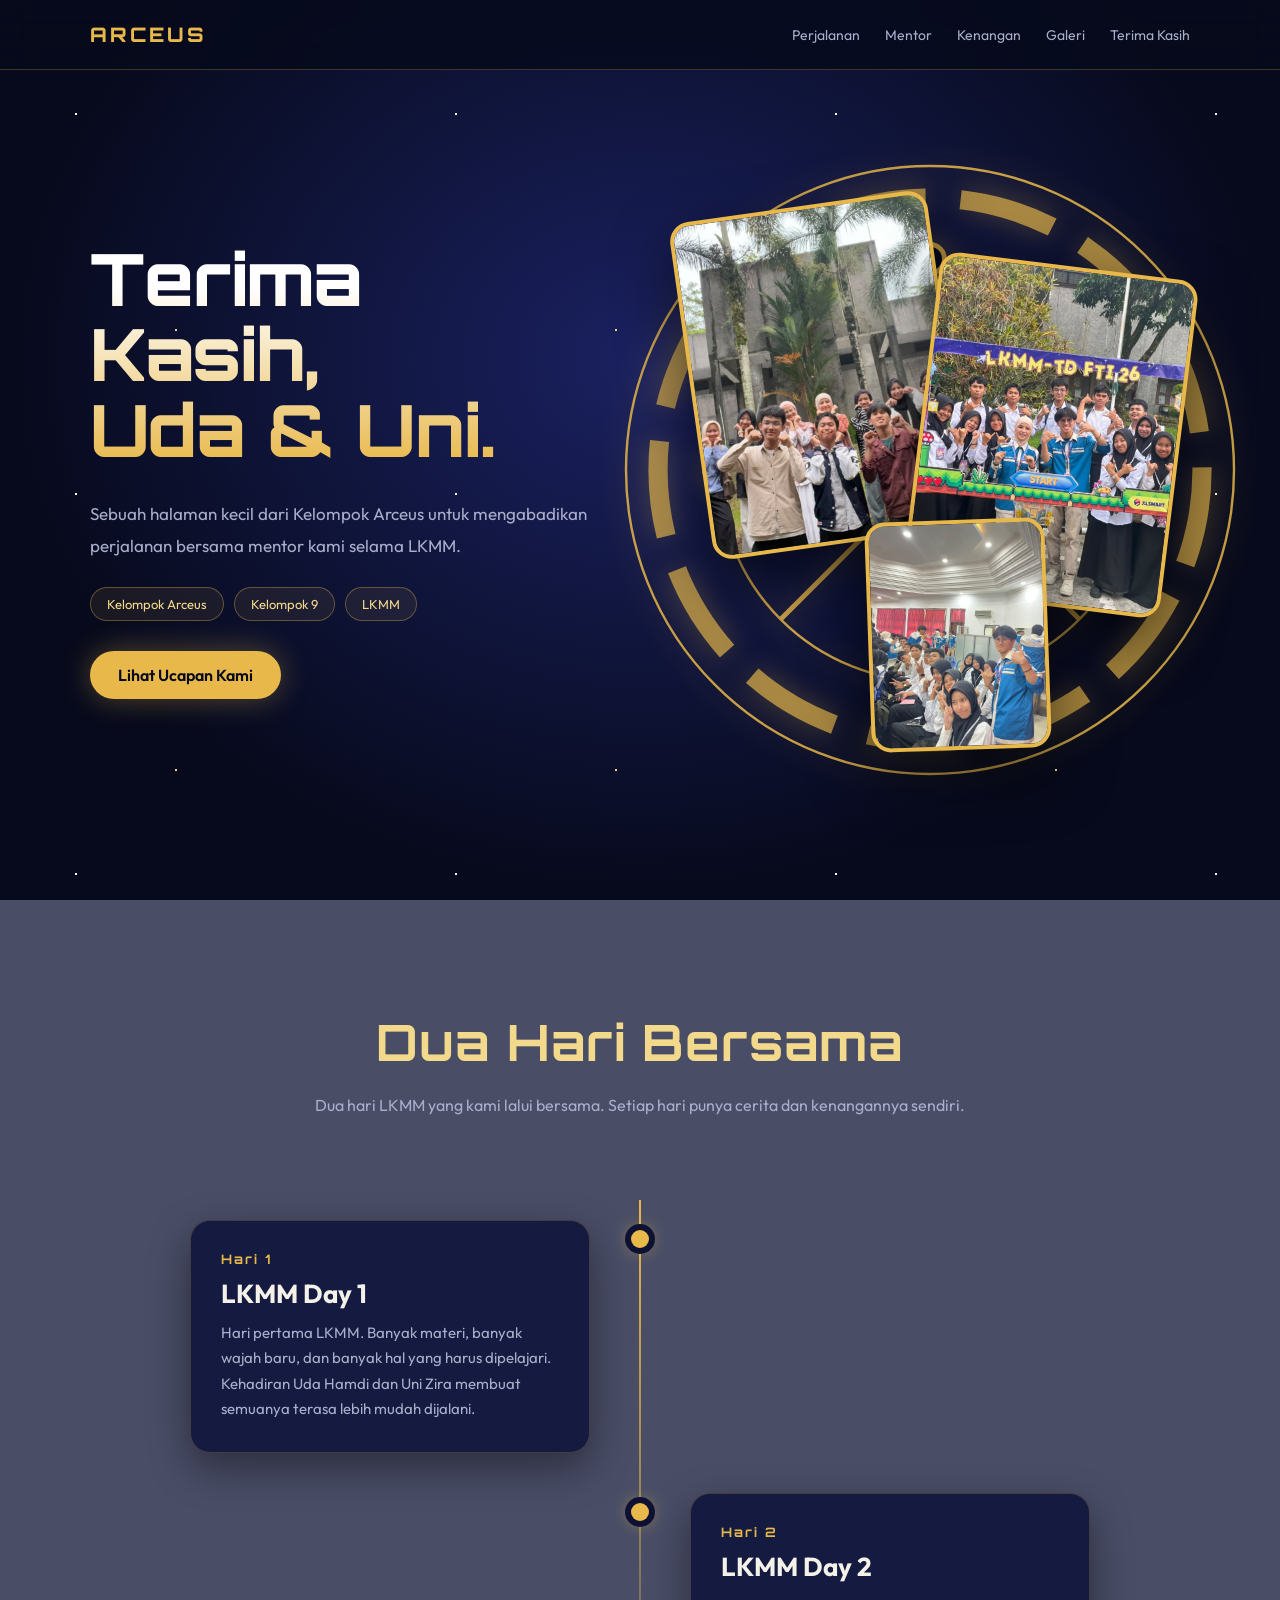
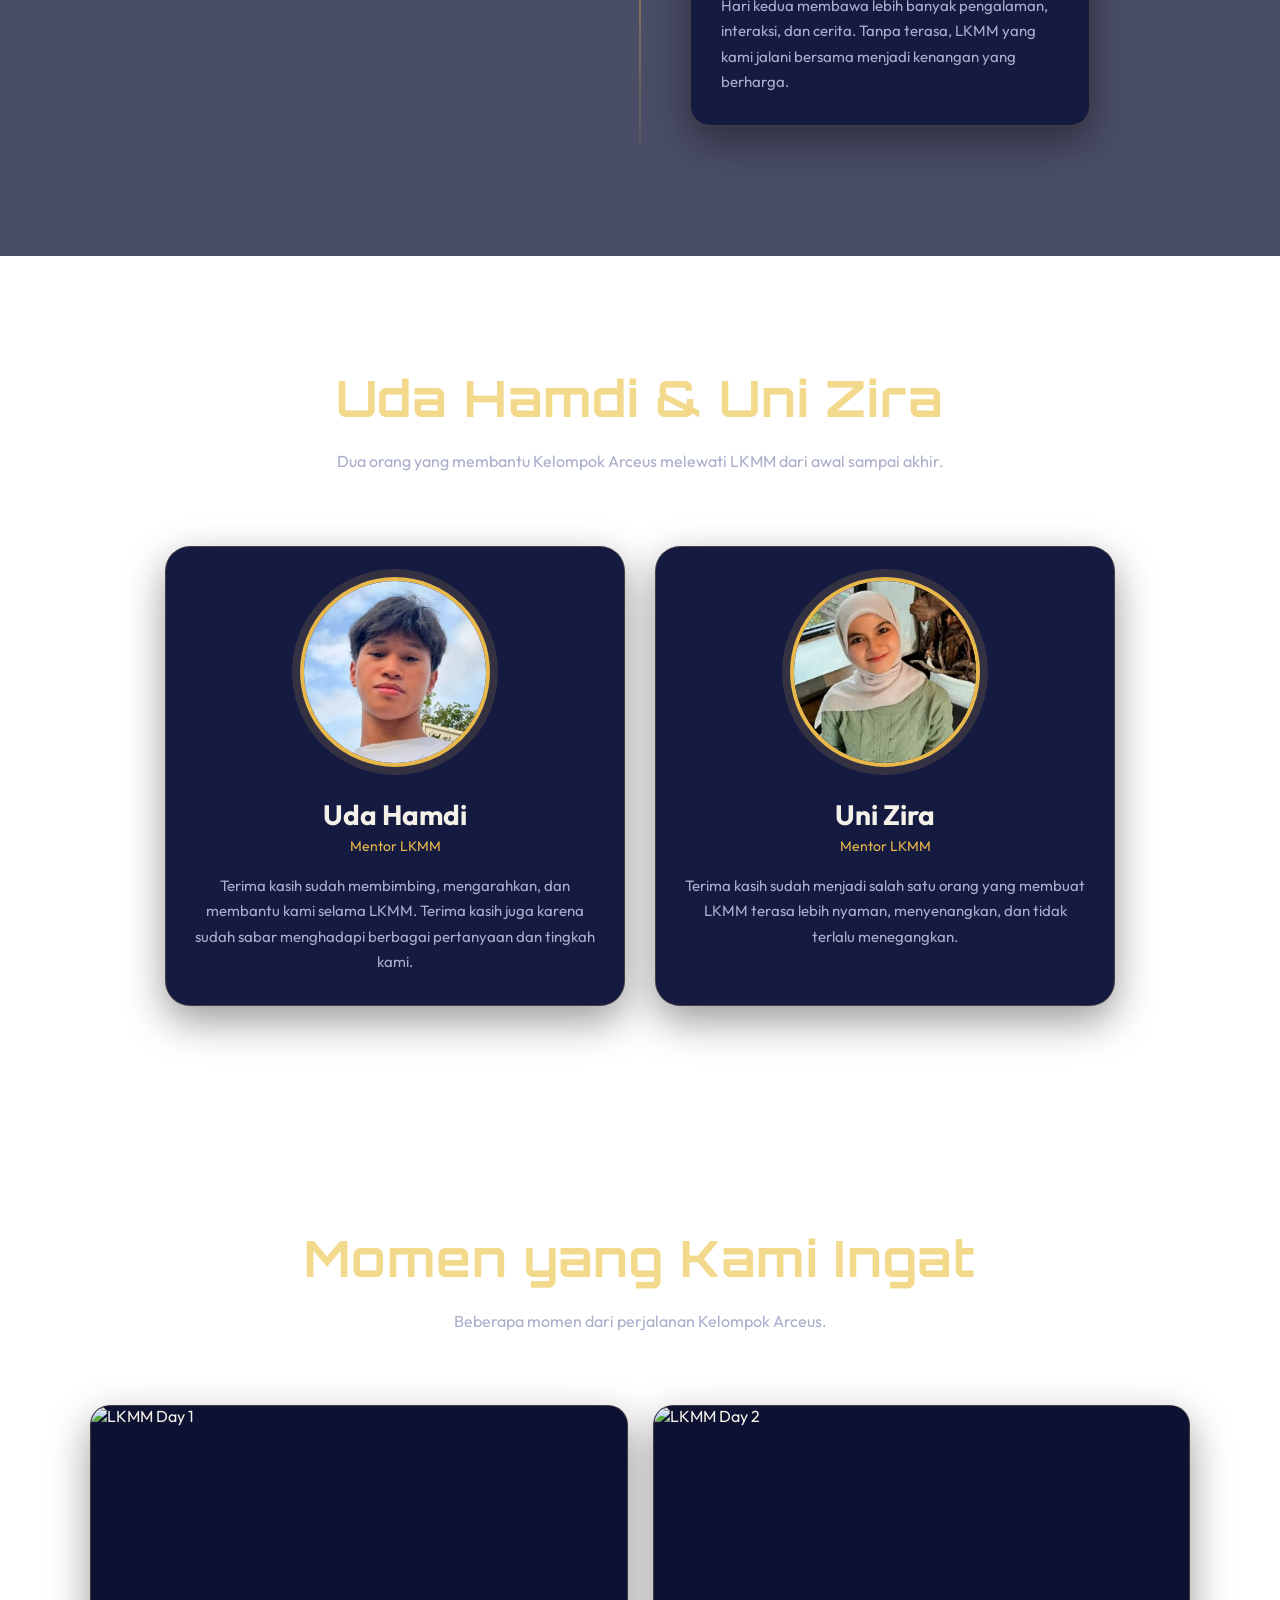
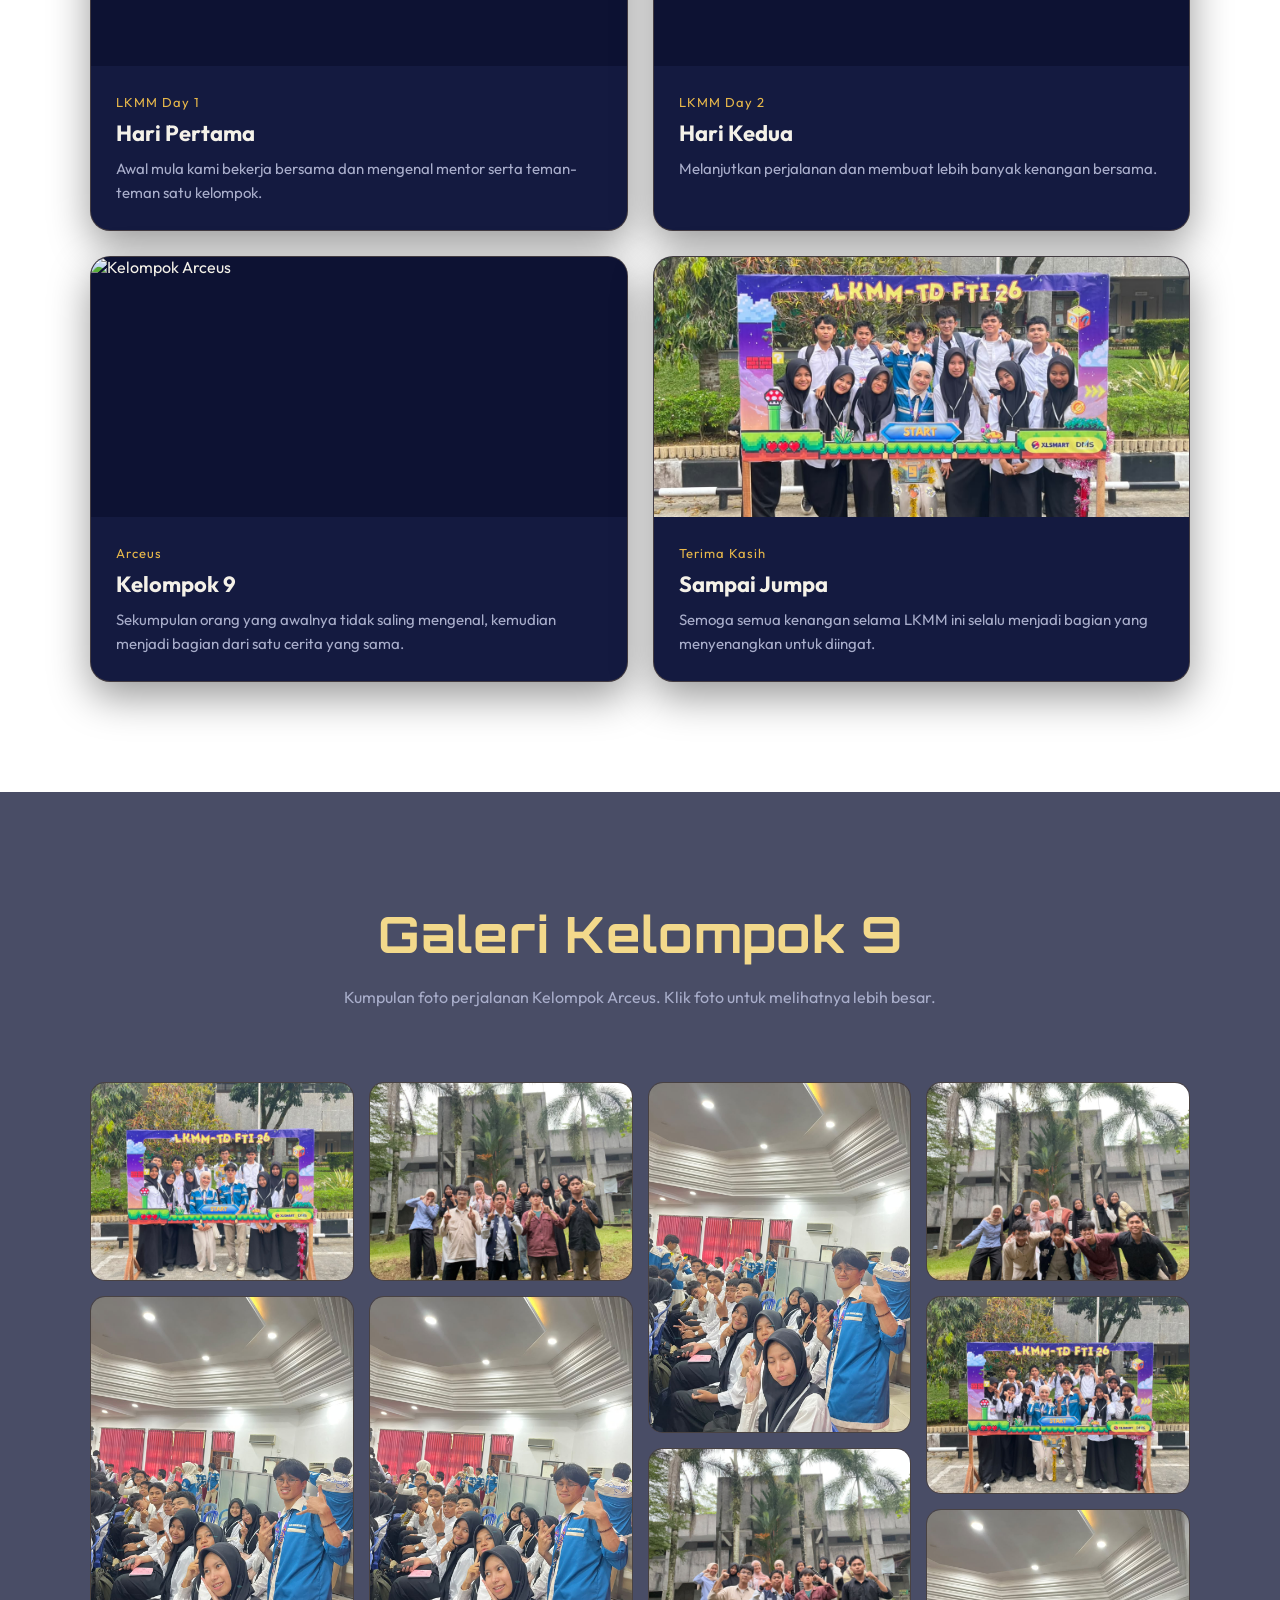
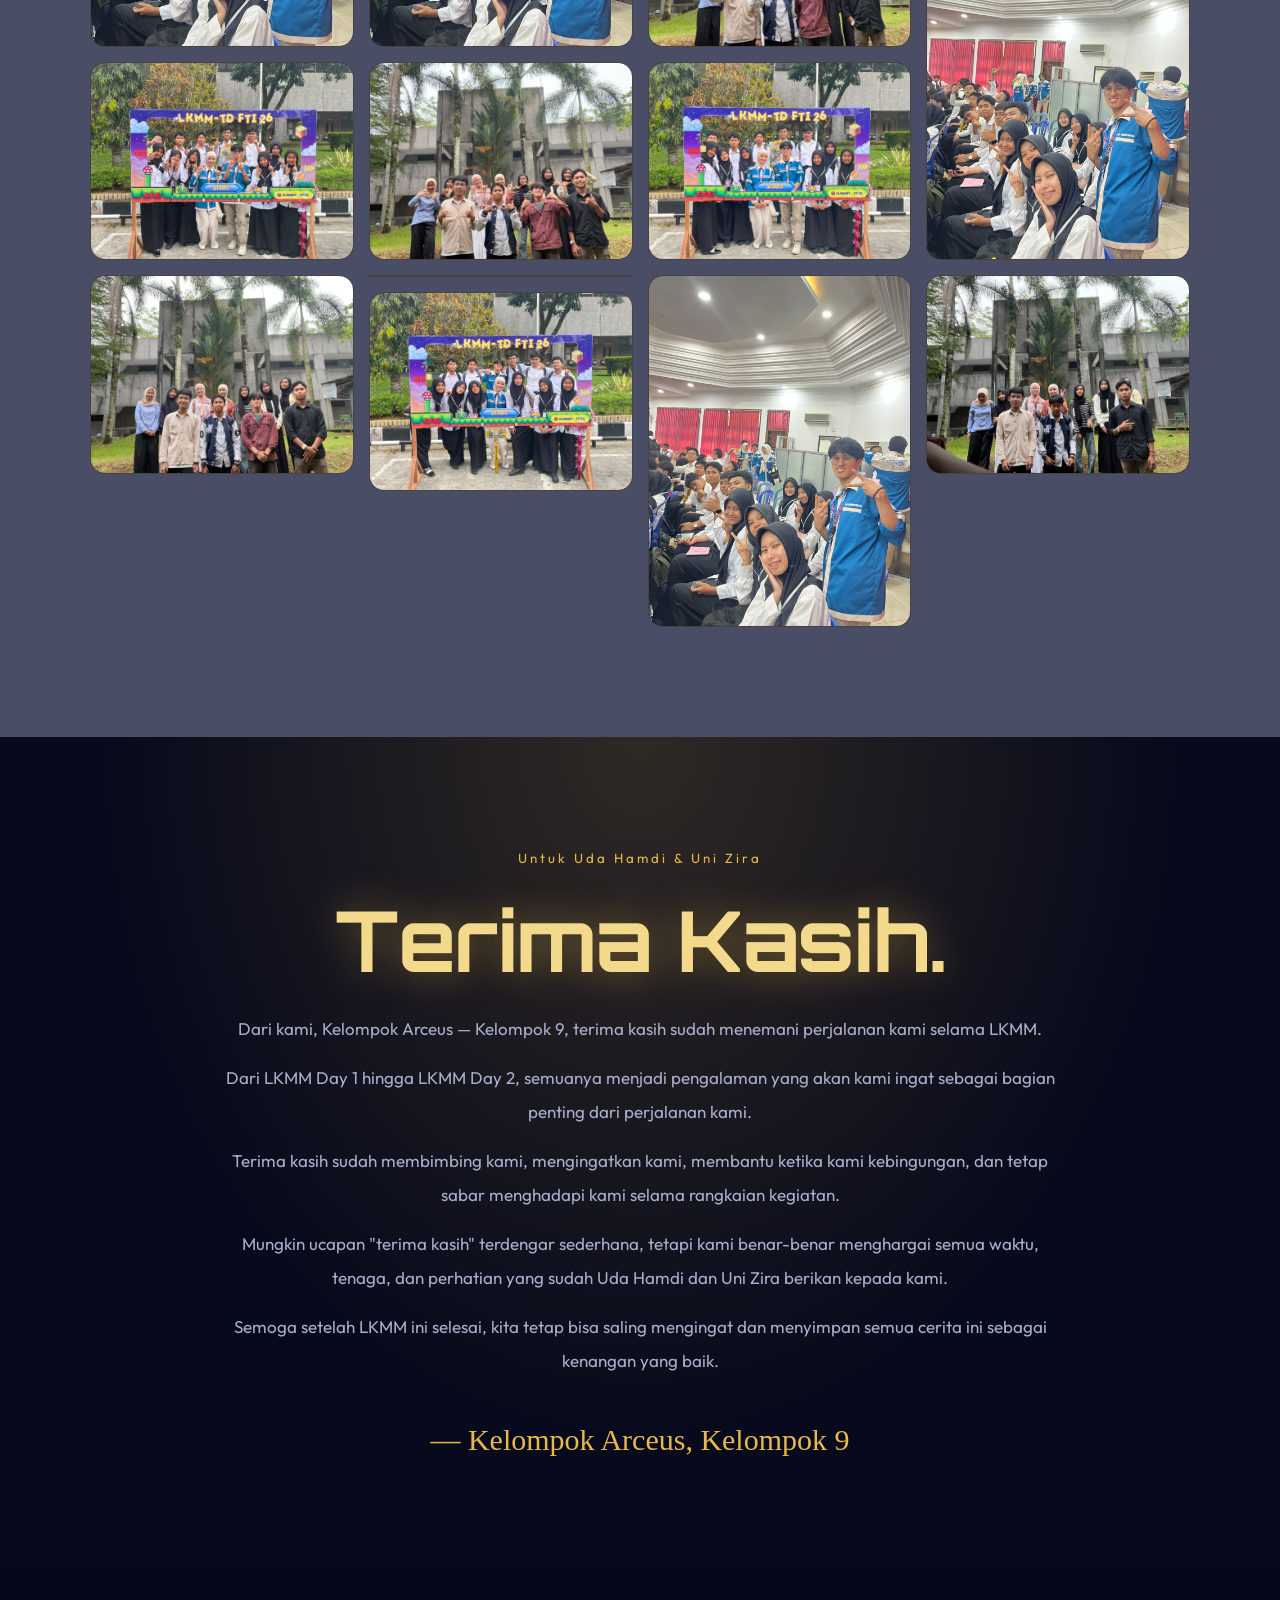
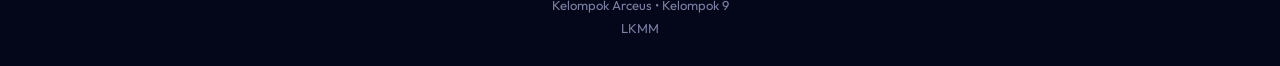
==== index.html @ 7cee0cbb "Add files via upload" ====
<!DOCTYPE html>
<html lang="id">
<head>
    <meta charset="UTF-8">
    <meta name="viewport" content="width=device-width, initial-scale=1.0">
    <title>Untuk Uda Hamdi dan Uni Zira</title>
    <script defer src="script.js"></script>
    <link rel="stylesheet" href="style.css">
    <link rel="preconnect" href="https://fonts.googleapis.com">
    <link rel="preconnect" href="https://fonts.gstatic.com" crossorigin>
    <link href="https://fonts.googleapis.com/css2?family=Orbitron:wght@400..900&family=Outfit:wght@300..700&display=swap" rel="stylesheet">
</head>
<body>
    <div class="hitung-mundur"></div>
    <div class="supp">
        <nav>
            <div class="logo">ARCEUS</div>
            <div class="links">
                <a href="#perjalanan">Perjalanan</a>
                <a href="#mentor">Mentor</a>
                <a href="#kenangan">Kenangan</a>
                <a href="#galeri">Galeri</a>
                <a href="#terima-kasih">Terima Kasih</a>
            </div>
        </nav>

        <section class="hero">
            <div class="hero-content">
                <div class="hero-text">
                    <h1>Terima Kasih,<br>Uda &amp; Uni.</h1>
                    <p>Sebuah halaman kecil dari Kelompok Arceus untuk mengabadikan perjalanan bersama mentor kami selama LKMM.</p>
                    <div class="identity">
                        <div class="tag">Kelompok Arceus</div>
                        <div class="tag">Kelompok 9</div>
                        <div class="tag">LKMM</div>
                    </div>
                    <a href="#terima-kasih" class="hero-button">Lihat Ucapan Kami</a>
                </div>
                <div class="hero-gallery">
                    <svg class="wheel" viewBox="-200 -200 400 400" aria-hidden="true">
                        <circle r="190" class="w-thin"/>
                        <circle r="170" class="w-thick"/>
                        <circle r="132" class="w-thin"/>
                        <g class="w-spokes">
                            <path d="M0-132V-40M0 132V40M-132 0H-40M132 0H40"/>
                            <path d="M-93-93L-30-30M93 93L30 30M-93 93L-30 30M93-93L30-30"/>
                            <circle cx="0" cy="-132" r="9"/><circle cx="0" cy="132" r="9"/>
                            <circle cx="-132" cy="0" r="9"/><circle cx="132" cy="0" r="9"/>
                        </g>
                        <circle r="34" class="w-thin"/>
                    </svg>
                    <img class="hero-photo" src="images/hero-1.jpeg" alt="Kenangan Kelompok">
                    <img class="hero-photo" src="images/hero-2.jpeg" alt="Mentor dan Kelompok">
                    <img class="hero-photo" src="images/hero-3.jpeg" alt="LKMM">
                </div>
            </div>
        </section>

        <section class="timeline-section" id="perjalanan">
            <div class="section-title">
                <h2>Dua Hari Bersama</h2>
                <p>Dua hari LKMM yang kami lalui bersama. Setiap hari punya cerita dan kenangannya sendiri.</p>
            </div>
            <div class="timeline">
                <div class="timeline-item">
                    <div class="timeline-dot"></div>
                    <div class="timeline-card">
                        <div class="timeline-number">Hari 1</div>
                        <h3>LKMM Day 1</h3>
                        <p>Hari pertama LKMM. Banyak materi, banyak wajah baru, dan banyak hal yang harus dipelajari. Kehadiran Uda Hamdi dan Uni Zira membuat semuanya terasa lebih mudah dijalani.</p>
                    </div>
                </div>
                <div class="timeline-item">
                    <div class="timeline-dot"></div>
                    <div class="timeline-card">
                        <div class="timeline-number">Hari 2</div>
                        <h3>LKMM Day 2</h3>
                        <p>Hari kedua membawa lebih banyak pengalaman, interaksi, dan cerita. Tanpa terasa, LKMM yang kami jalani bersama menjadi kenangan yang berharga.</p>
                    </div>
                </div>
            </div>
        </section>

        <section id="mentor">
            <div class="section-title">
                <h2>Uda Hamdi &amp; Uni Zira</h2>
                <p>Dua orang yang membantu Kelompok Arceus melewati LKMM dari awal sampai akhir.</p>
            </div>
            <div class="mentors">
                <div class="mentor-card">
                    <img src="images/uda-hamdi.jpeg" alt="Uda Hamdi">
                    <h3>Uda Hamdi</h3>
                    <div class="role">Mentor LKMM</div>
                    <p>Terima kasih sudah membimbing, mengarahkan, dan membantu kami selama LKMM. Terima kasih juga karena sudah sabar menghadapi berbagai pertanyaan dan tingkah kami.</p>
                </div>
                <div class="mentor-card">
                    <img src="images/uni-zira.jpeg" alt="Uni Zira">
                    <h3>Uni Zira</h3>
                    <div class="role">Mentor LKMM</div>
                    <p>Terima kasih sudah menjadi salah satu orang yang membuat LKMM terasa lebih nyaman, menyenangkan, dan tidak terlalu menegangkan.</p>
                </div>
            </div>
        </section>

        <section class="memories-section" id="kenangan">
            <div class="section-title">
                <h2>Momen yang Kami Ingat</h2>
                <p>Beberapa momen dari perjalanan Kelompok Arceus.</p>
            </div>
            <div class="memories">
                <div class="memory">
                    <img src="images/moment-1.jpeg" alt="LKMM Day 1">
                    <div class="memory-content">
                        <span>LKMM Day 1</span>
                        <h3>Hari Pertama</h3>
                        <p>Awal mula kami bekerja bersama dan mengenal mentor serta teman-teman satu kelompok.</p>
                    </div>
                </div>
                <div class="memory">
                    <img src="images/moment-2.jpeg" alt="LKMM Day 2">
                    <div class="memory-content">
                        <span>LKMM Day 2</span>
                        <h3>Hari Kedua</h3>
                        <p>Melanjutkan perjalanan dan membuat lebih banyak kenangan bersama.</p>
                    </div>
                </div>
                <div class="memory">
                    <img src="images/moment-3.jpeg" alt="Kelompok Arceus">
                    <div class="memory-content">
                        <span>Arceus</span>
                        <h3>Kelompok 9</h3>
                        <p>Sekumpulan orang yang awalnya tidak saling mengenal, kemudian menjadi bagian dari satu cerita yang sama.</p>
                    </div>
                </div>
                <div class="memory">
                    <img src="images/moment-4.jpeg" alt="Mentor dan Kelompok">
                    <div class="memory-content">
                        <span>Terima Kasih</span>
                        <h3>Sampai Jumpa</h3>
                        <p>Semoga semua kenangan selama LKMM ini selalu menjadi bagian yang menyenangkan untuk diingat.</p>
                    </div>
                </div>
            </div>
        </section>

        <section class="gallery-section" id="galeri">
            <div class="section-title">
                <h2>Galeri Kelompok 9</h2>
                <p>Kumpulan foto perjalanan Kelompok Arceus. Klik foto untuk melihatnya lebih besar.</p>
            </div>
            <div class="gallery">
                <img src="images/gallery-1.jpeg" alt="">
                <img src="images/gallery-2.jpeg" alt="">
                <img src="images/gallery-3.jpeg" alt="">
                <img src="images/gallery-4.jpeg" alt="">
                <img src="images/gallery-5.jpeg" alt="">
                <img src="images/gallery-6.jpeg" alt="">
                <img src="images/gallery-7.jpeg" alt="">
                <img src="images/gallery-8.jpeg" alt="">
                <img src="images/gallery-9.jpeg" alt="">
                <img src="images/gallery-10.jpeg" alt="">
                <img src="images/gallery-11.jpeg" alt="">
                <img src="images/gallery-12.jpeg" alt="">
                <img src="images/gallery-13.jpeg" alt="">
                <img src="images/gallery-14.jpeg" alt="">
                <img src="images/gallery-15.jpeg" alt="">
                <img src="images/gallery-16.jpeg" alt="">
                <img src="images/gallery-17.jpeg" alt="">
            </div>
        </section>

        <section class="thank-you" id="terima-kasih">
            <div class="thank-content">
                <small>Untuk Uda Hamdi &amp; Uni Zira</small>
                <h2>Terima Kasih.</h2>
                <p>Dari kami, Kelompok Arceus — Kelompok 9, terima kasih sudah menemani perjalanan kami selama LKMM.</p>
                <p>Dari LKMM Day 1 hingga LKMM Day 2, semuanya menjadi pengalaman yang akan kami ingat sebagai bagian penting dari perjalanan kami.</p>
                <p>Terima kasih sudah membimbing kami, mengingatkan kami, membantu ketika kami kebingungan, dan tetap sabar menghadapi kami selama rangkaian kegiatan.</p>
                <p>Mungkin ucapan "terima kasih" terdengar sederhana, tetapi kami benar-benar menghargai semua waktu, tenaga, dan perhatian yang sudah Uda Hamdi dan Uni Zira berikan kepada kami.</p>
                <p>Semoga setelah LKMM ini selesai, kita tetap bisa saling mengingat dan menyimpan semua cerita ini sebagai kenangan yang baik.</p>
                <div class="signature">— Kelompok Arceus, Kelompok 9</div>
            </div>
        </section>

        <footer>
            <p>Kelompok Arceus • Kelompok 9</p>
            <p style="margin-top: 7px;">LKMM</p>
        </footer>

        <div class="lightbox" id="lightbox">
            <div class="close" id="close">&times;</div>
            <img id="lightboxImage" src="" alt="">
        </div>
    </div>
</body>
</html>
---- style.css ----
:root {
    --void: #070a1c;
    --deep: #0d1233;
    --panel: #141a40;
    --gold: #e8b84a;
    --gold-soft: #f3d98b;
    --pearl: #f4f1e8;
    --ash: #a9aecb;
}
* { margin: 0; padding: 0; box-sizing: border-box; }
html { scroll-behavior: smooth; }
html, body { min-height: 100%; }
body {
    font-family: "Outfit", "Segoe UI", Arial, sans-serif;
    color: var(--pearl);
    overflow-x: hidden;
    background:
        radial-gradient(1.5px 1.5px at 20% 30%, #fff 50%, transparent 51%),
        radial-gradient(1px 1px at 70% 20%, #fff 50%, transparent 51%),
        radial-gradient(1.5px 1.5px at 40% 75%, var(--gold-soft) 50%, transparent 51%),
        radial-gradient(1px 1px at 85% 65%, #fff 50%, transparent 51%),
        radial-gradient(ellipse at 50% 40%, #1a2160 0%, var(--void) 70%);
    background-size: 380px 380px, 260px 260px, 440px 440px, 320px 320px, 100% 100%;
    background-attachment: fixed;
}
.hitung-mundur {
    color: var(--gold);
    text-align: center;
    font-family: "Orbitron", sans-serif;
    font-size: clamp(22px, 5vw, 40px);
    line-height: 1.6;
    margin: 25vh auto 0;
    text-shadow: 0 0 24px rgba(232, 184, 74, 0.5);
}
.supp { display: none; }

/* Nav */
nav {
    position: fixed; top: 0; left: 0; width: 100%; height: 70px; z-index: 1000;
    display: flex; align-items: center; justify-content: space-between;
    padding: 0 7%;
    background: rgba(7, 10, 28, 0.8);
    backdrop-filter: blur(15px);
    border-bottom: 1px solid rgba(232, 184, 74, 0.25);
}
.logo { font-family: "Orbitron", sans-serif; font-size: 20px; font-weight: 800; letter-spacing: 3px; color: var(--gold); }
nav .links { display: flex; gap: 25px; }
nav a { color: var(--ash); text-decoration: none; font-size: 14px; transition: 0.3s; }
nav a:hover, nav a:focus-visible { color: var(--gold); }
a:focus-visible, .close:focus-visible { outline: 2px solid var(--gold); outline-offset: 3px; }

/* Hero */
.hero { min-height: 100vh; padding: 120px 7% 80px; display: flex; align-items: center; }
.hero-content {
    width: 100%; max-width: 1150px; margin: auto;
    display: grid; grid-template-columns: 1fr 1fr; gap: 60px; align-items: center;
}
h1 {
    font-family: "Orbitron", sans-serif;
    font-size: clamp(40px, 6vw, 72px);
    line-height: 1.05; font-weight: 800; letter-spacing: -1px;
    background: linear-gradient(180deg, #fff 20%, var(--gold) 100%);
    -webkit-background-clip: text; background-clip: text; color: transparent;
}
.hero-text > p { margin-top: 30px; max-width: 520px; color: var(--ash); line-height: 1.9; font-size: 17px; }
.identity { display: flex; flex-wrap: wrap; gap: 10px; margin-top: 25px; }
.tag {
    padding: 8px 16px; border-radius: 30px; font-size: 13px; color: var(--gold-soft);
    background: rgba(232, 184, 74, 0.08); border: 1px solid rgba(232, 184, 74, 0.35);
}
.hero-button {
    display: inline-block; margin-top: 30px; padding: 14px 28px;
    background: var(--gold); color: var(--void); font-weight: 600;
    text-decoration: none; border-radius: 30px;
    box-shadow: 0 0 30px rgba(232, 184, 74, 0.35); transition: 0.3s;
}
.hero-button:hover { transform: translateY(-4px); background: var(--gold-soft); }

.hero-gallery { height: 570px; position: relative; }
.wheel {
    position: absolute; width: 640px; max-width: 130%; left: 50%; top: 50%;
    transform: translate(-50%, -50%);
    animation: spin 120s linear infinite; opacity: 0.85; pointer-events: none;
    filter: drop-shadow(0 0 14px rgba(232, 184, 74, 0.45));
}
.wheel * { fill: none; stroke: var(--gold); }
.w-thin { stroke-width: 1.5; }
.w-thick { stroke-width: 12; stroke-dasharray: 60 22; stroke-opacity: 0.8; }
.w-spokes path { stroke-width: 3; }
.w-spokes circle { fill: var(--void); stroke-width: 3; }
.hero-photo {
    position: absolute; object-fit: cover; border-radius: 20px;
    box-shadow: 0 25px 60px rgba(0, 0, 0, 0.6);
    border: 4px solid var(--gold); background: var(--panel);
    transition: 0.5s; cursor: pointer;
}
.hero-photo:hover { transform: rotate(0deg) scale(1.04) !important; z-index: 10; }
.hero-photo:nth-of-type(1) { width: 260px; height: 340px; top: 20px; left: 20px; transform: rotate(-8deg); }
.hero-photo:nth-of-type(2) { width: 260px; height: 340px; right: 10px; top: 80px; transform: rotate(7deg); }
.hero-photo:nth-of-type(3) { width: 180px; height: 230px; left: 38%; bottom: 5px; transform: rotate(-2deg); z-index: 5; }

/* Sections */
section { padding: 110px 7%; }
.section-title { max-width: 800px; margin: auto; text-align: center; }
.section-title h2 {
    font-family: "Orbitron", sans-serif;
    font-size: clamp(30px, 4.5vw, 50px); letter-spacing: 1px; color: var(--gold-soft);
}
.section-title p { margin-top: 18px; color: var(--ash); line-height: 1.8; }
.timeline-section, .gallery-section { background: rgba(13, 18, 51, 0.75); }
.memories-section { background: transparent; }

/* Timeline */
.timeline { max-width: 1000px; margin: 80px auto 0; position: relative; }
.timeline::before {
    content: ""; position: absolute; left: 50%; top: 0; bottom: 0; width: 2px;
    background: linear-gradient(var(--gold), rgba(232, 184, 74, 0.1)); transform: translateX(-50%);
}
.timeline-item { width: 50%; padding: 20px 50px; position: relative; opacity: 0; }
.timeline-item.show { animation: fadeUp 0.8s forwards; }
.timeline-item:nth-child(even) { margin-left: 50%; }
.timeline-dot {
    position: absolute; width: 18px; height: 18px; border-radius: 50%; top: 30px;
    background: var(--gold); box-shadow: 0 0 0 6px var(--deep), 0 0 18px var(--gold);
}
.timeline-item:nth-child(odd) .timeline-dot { right: -9px; }
.timeline-item:nth-child(even) .timeline-dot { left: -9px; }
.timeline-card, .mentor-card, .memory {
    background: var(--panel); border: 1px solid rgba(232, 184, 74, 0.22);
    box-shadow: 0 15px 40px rgba(0, 0, 0, 0.4);
}
.timeline-card { padding: 30px; border-radius: 20px; }
.timeline-number { color: var(--gold); font-family: "Orbitron", sans-serif; font-size: 13px; font-weight: 700; letter-spacing: 2px; }
.timeline-card h3 { margin: 10px 0; font-size: 26px; }
.timeline-card p { color: var(--ash); line-height: 1.7; font-size: 15px; }

/* Mentors */
.mentors { max-width: 950px; margin: 70px auto 0; display: grid; grid-template-columns: 1fr 1fr; gap: 30px; }
.mentor-card { border-radius: 25px; padding: 30px 25px; text-align: center; transition: 0.4s; }
.mentor-card:hover { transform: translateY(-8px); border-color: var(--gold); }
.mentor-card img {
    width: 190px; height: 190px; object-fit: cover; border-radius: 50%; cursor: pointer;
    border: 4px solid var(--gold); outline: 8px solid rgba(232, 184, 74, 0.15);
    margin-bottom: 26px; background: var(--deep);
}
.mentor-card h3 { font-size: 28px; }
.mentor-card .role { color: var(--gold); margin-top: 5px; font-size: 14px; }
.mentor-card p { margin-top: 18px; color: var(--ash); line-height: 1.7; font-size: 15px; }

/* Memories */
.memories { max-width: 1150px; margin: 70px auto 0; display: grid; grid-template-columns: repeat(2, 1fr); gap: 25px; }
.memory { border-radius: 20px; overflow: hidden; transition: 0.4s; }
.memory:hover { transform: translateY(-8px); border-color: var(--gold); }
.memory img { width: 100%; height: 260px; object-fit: cover; cursor: pointer; background: var(--deep); display: block; }
.memory-content { padding: 25px; }
.memory-content span { color: var(--gold); font-size: 13px; letter-spacing: 1px; }
.memory-content h3 { margin-top: 8px; font-size: 22px; }
.memory-content p { margin-top: 10px; color: var(--ash); line-height: 1.6; font-size: 15px; }

/* Gallery */
.gallery { max-width: 1200px; margin: 70px auto 0; columns: 4 220px; column-gap: 15px; }
.gallery img {
    width: 100%; display: block; margin-bottom: 15px; border-radius: 15px; cursor: pointer;
    border: 1px solid rgba(232, 184, 74, 0.25); background: var(--panel); transition: 0.4s;
}
.gallery img:hover { transform: scale(1.025); filter: brightness(0.85); border-color: var(--gold); }

/* Thank you */
.thank-you {
    min-height: 80vh; display: flex; align-items: center; text-align: center;
    background: radial-gradient(ellipse at 50% 0%, rgba(232, 184, 74, 0.18), transparent 60%), var(--void);
}
.thank-content { max-width: 850px; margin: auto; }
.thank-content small { color: var(--gold); letter-spacing: 3px; }
.thank-content h2 {
    font-family: "Orbitron", sans-serif; font-size: clamp(40px, 8vw, 84px);
    margin: 20px 0; letter-spacing: -1px; color: var(--gold-soft);
    text-shadow: 0 0 40px rgba(232, 184, 74, 0.45);
}
.thank-content p { color: var(--ash); line-height: 2; font-size: 17px; margin-top: 15px; }
.signature { margin-top: 45px; font-family: cursive; font-size: 30px; color: var(--gold); }
footer { background: #04061a; color: #7b80a3; text-align: center; padding: 30px; font-size: 13px; }

/* Lightbox */
.lightbox {
    position: fixed; inset: 0; z-index: 5000; background: rgba(2, 3, 12, 0.94);
    display: flex; align-items: center; justify-content: center;
    opacity: 0; pointer-events: none; transition: 0.3s;
}
.lightbox.active { opacity: 1; pointer-events: auto; }
.lightbox img { max-width: 90%; max-height: 90%; border-radius: 10px; border: 3px solid var(--gold); transform: scale(0.8); transition: 0.3s; }
.lightbox.active img { transform: scale(1); }
.close { position: absolute; top: 20px; right: 30px; color: var(--gold); font-size: 45px; cursor: pointer; }

/* Click particles */
.particle { position: fixed; pointer-events: none; z-index: 3000; font-size: 18px; animation: particleFloat 3s linear forwards; }
@keyframes particleFloat {
    0% { transform: translateY(0) scale(1); opacity: 1; }
    100% { transform: translateY(-180px) scale(1.4); opacity: 0; }
}
@keyframes fadeUp {
    from { opacity: 0; transform: translateY(35px); }
    to { opacity: 1; transform: translateY(0); }
}
@keyframes spin { to { transform: translate(-50%, -50%) rotate(360deg); } }
@media (prefers-reduced-motion: reduce) {
    .wheel, .particle { animation: none; }
    html { scroll-behavior: auto; }
}

@media (max-width: 850px) {
    nav { padding: 0 5%; }
    nav .links { display: none; }
    .hero-content { grid-template-columns: 1fr; }
    .hero-gallery { height: 500px; }
    .timeline::before { left: 15px; }
    .timeline-item, .timeline-item:nth-child(even) { width: 100%; margin-left: 0; padding-left: 50px; padding-right: 0; }
    .timeline-item:nth-child(odd) .timeline-dot,
    .timeline-item:nth-child(even) .timeline-dot { left: 6px; right: auto; }
    .mentors, .memories { grid-template-columns: 1fr; }
}
@media (max-width: 500px) {
    section { padding: 80px 5%; }
    .hero { padding-left: 5%; padding-right: 5%; }
    .hero-gallery { height: 430px; }
    .wheel { width: 420px; }
    .hero-photo:nth-of-type(1), .hero-photo:nth-of-type(2) { width: 200px; height: 270px; }
    .hero-photo:nth-of-type(3) { width: 130px; height: 170px; }
    .gallery { columns: 2; }
}
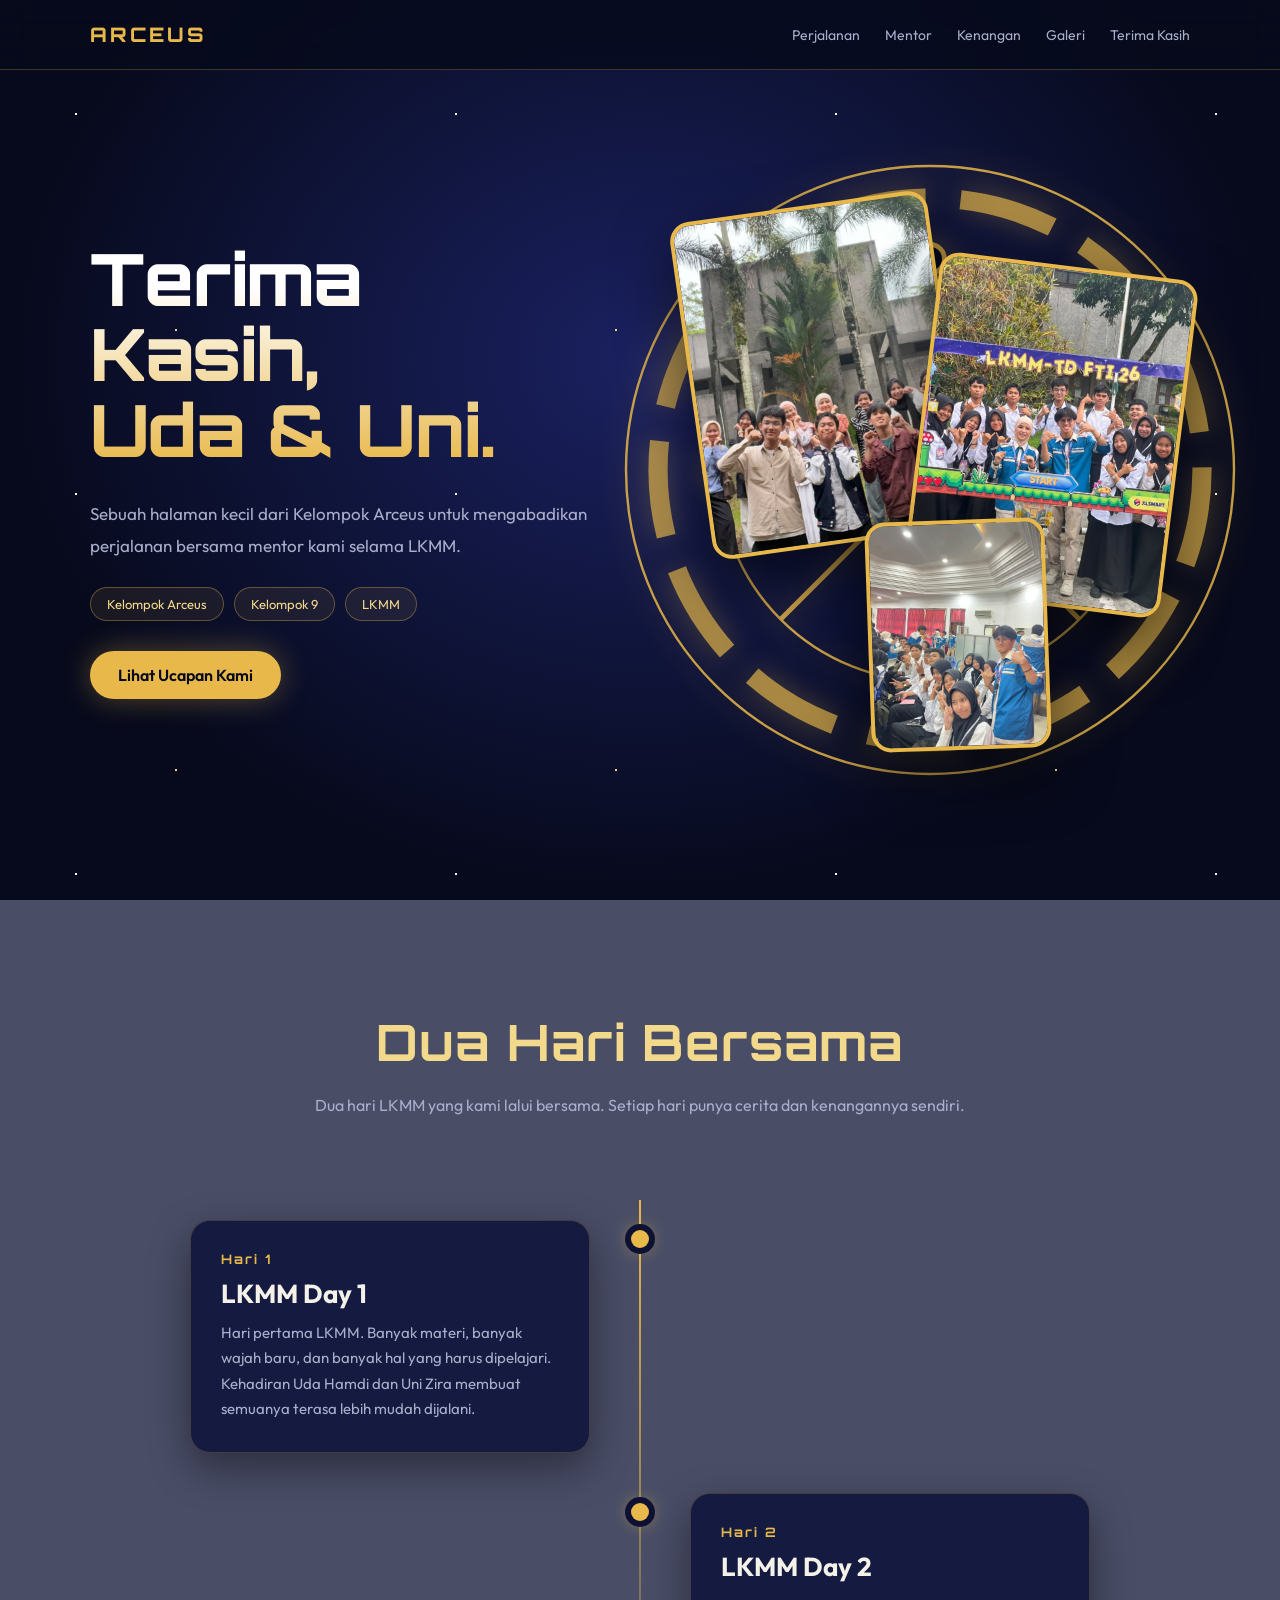
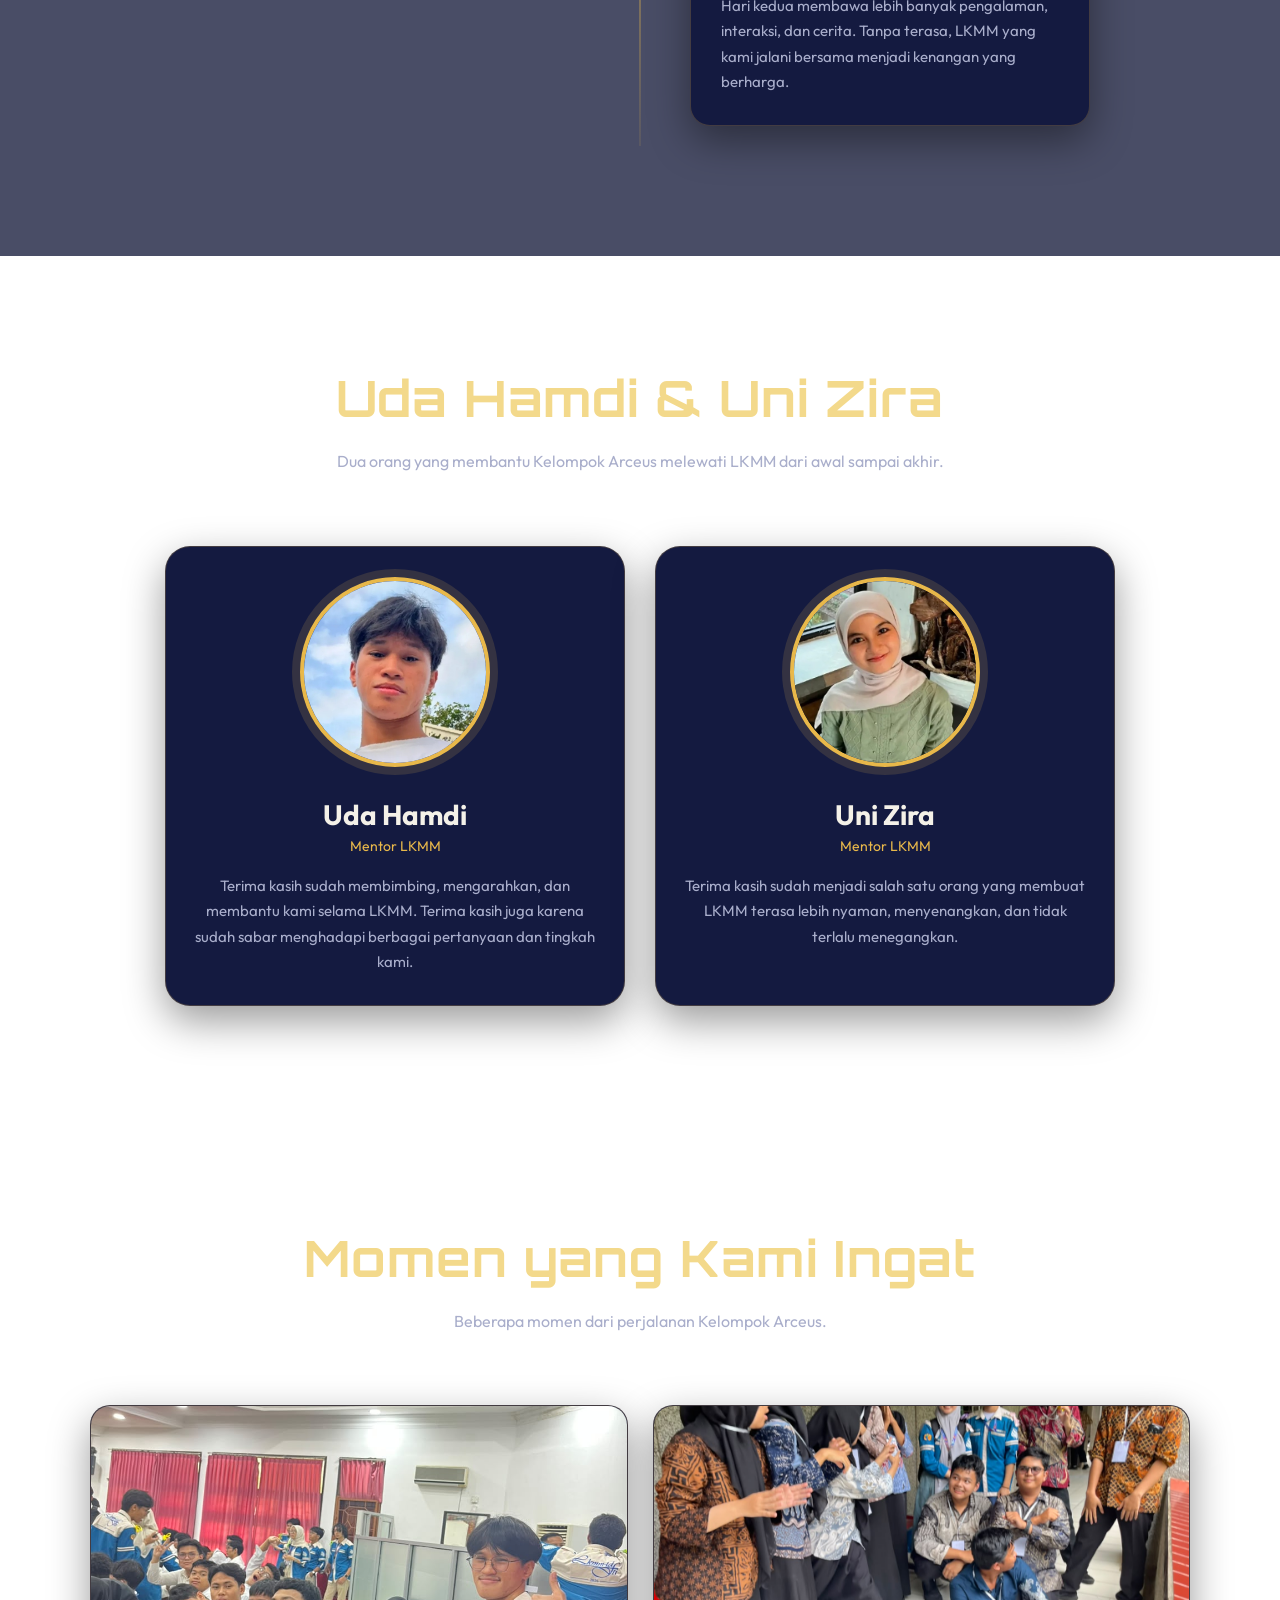
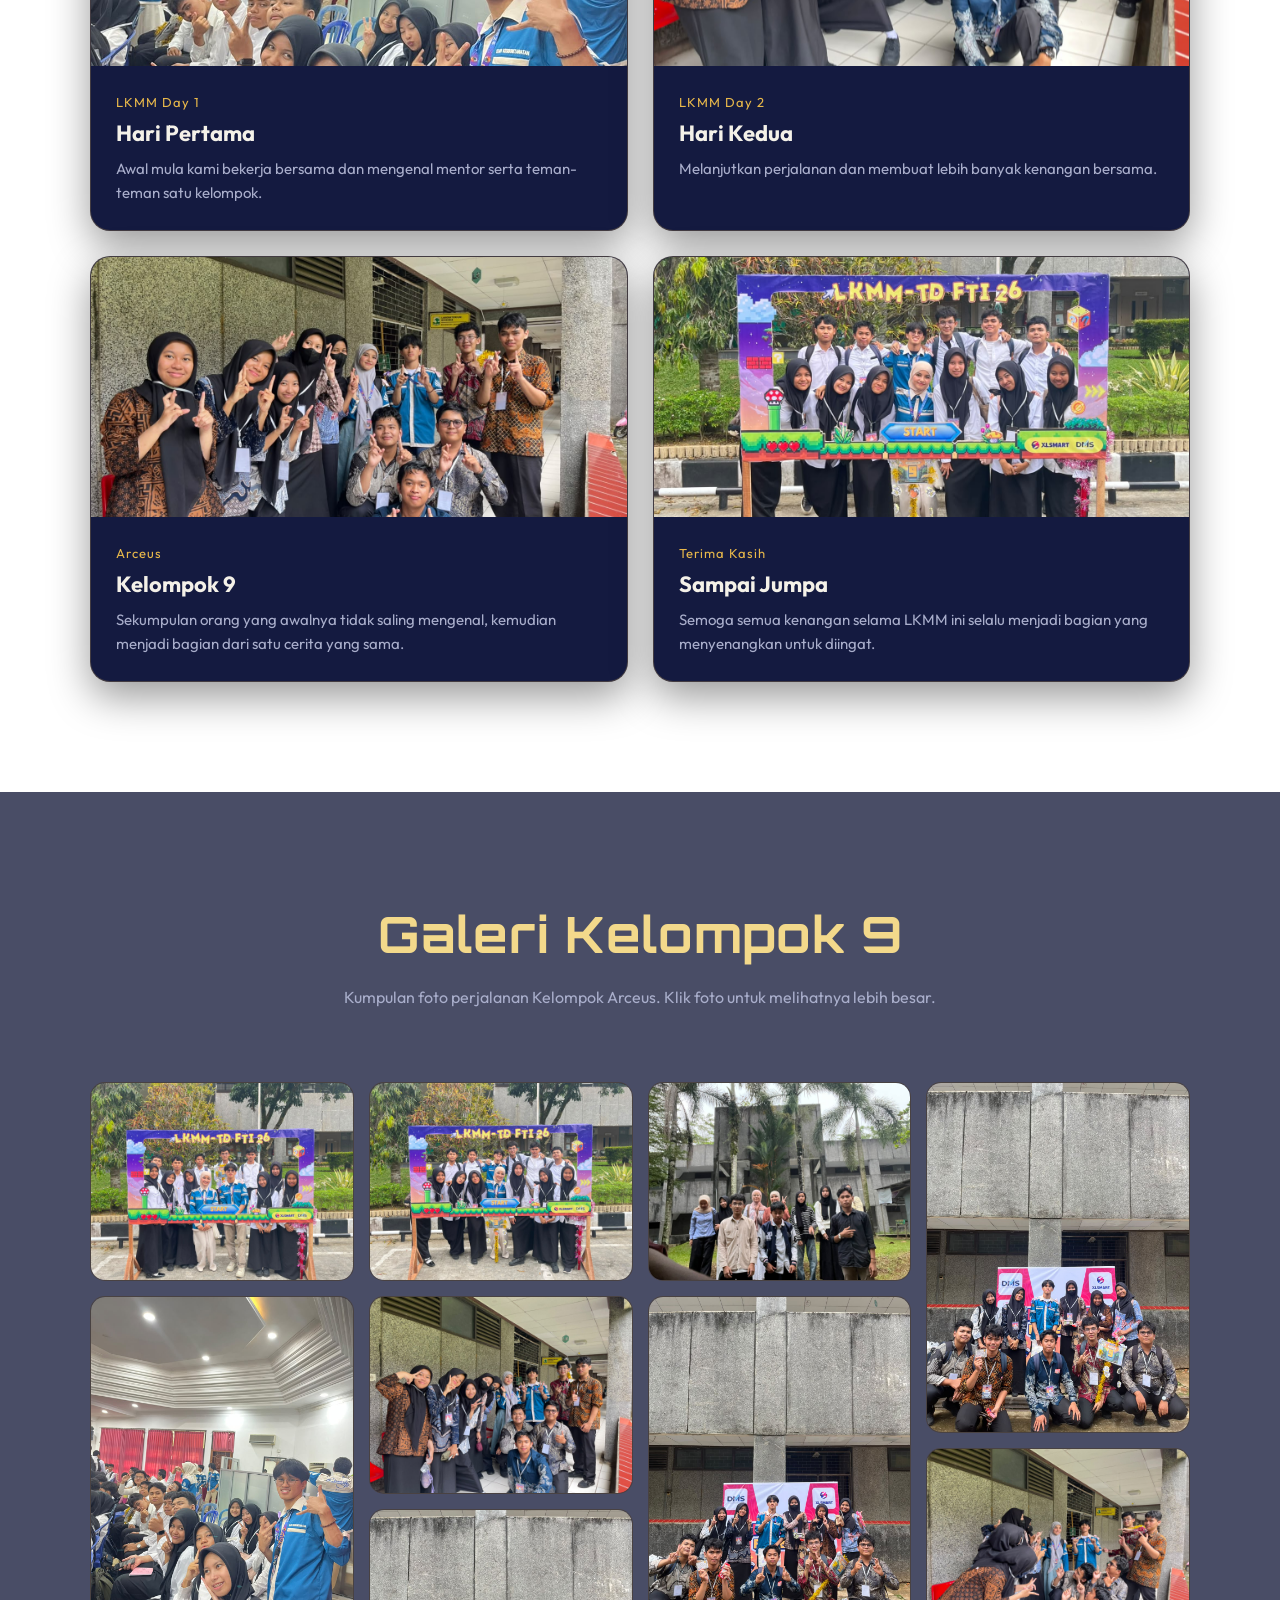
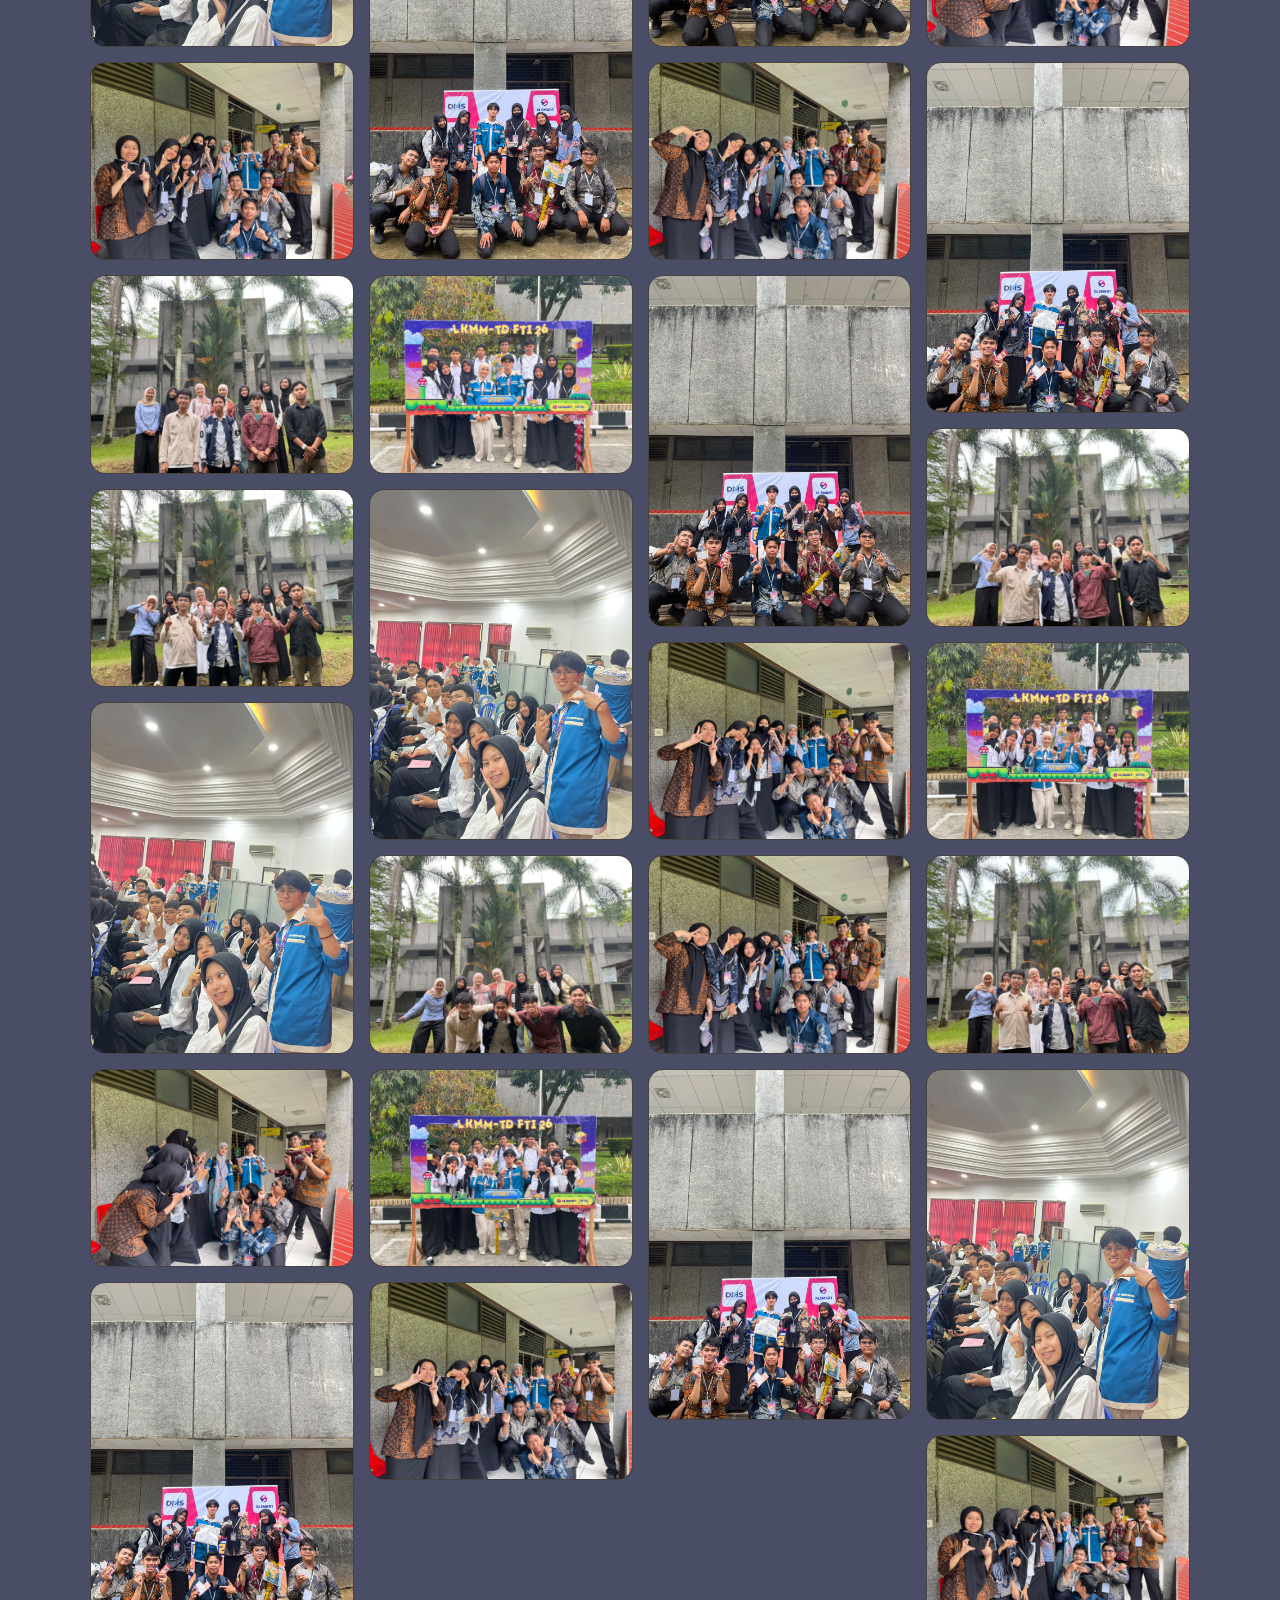
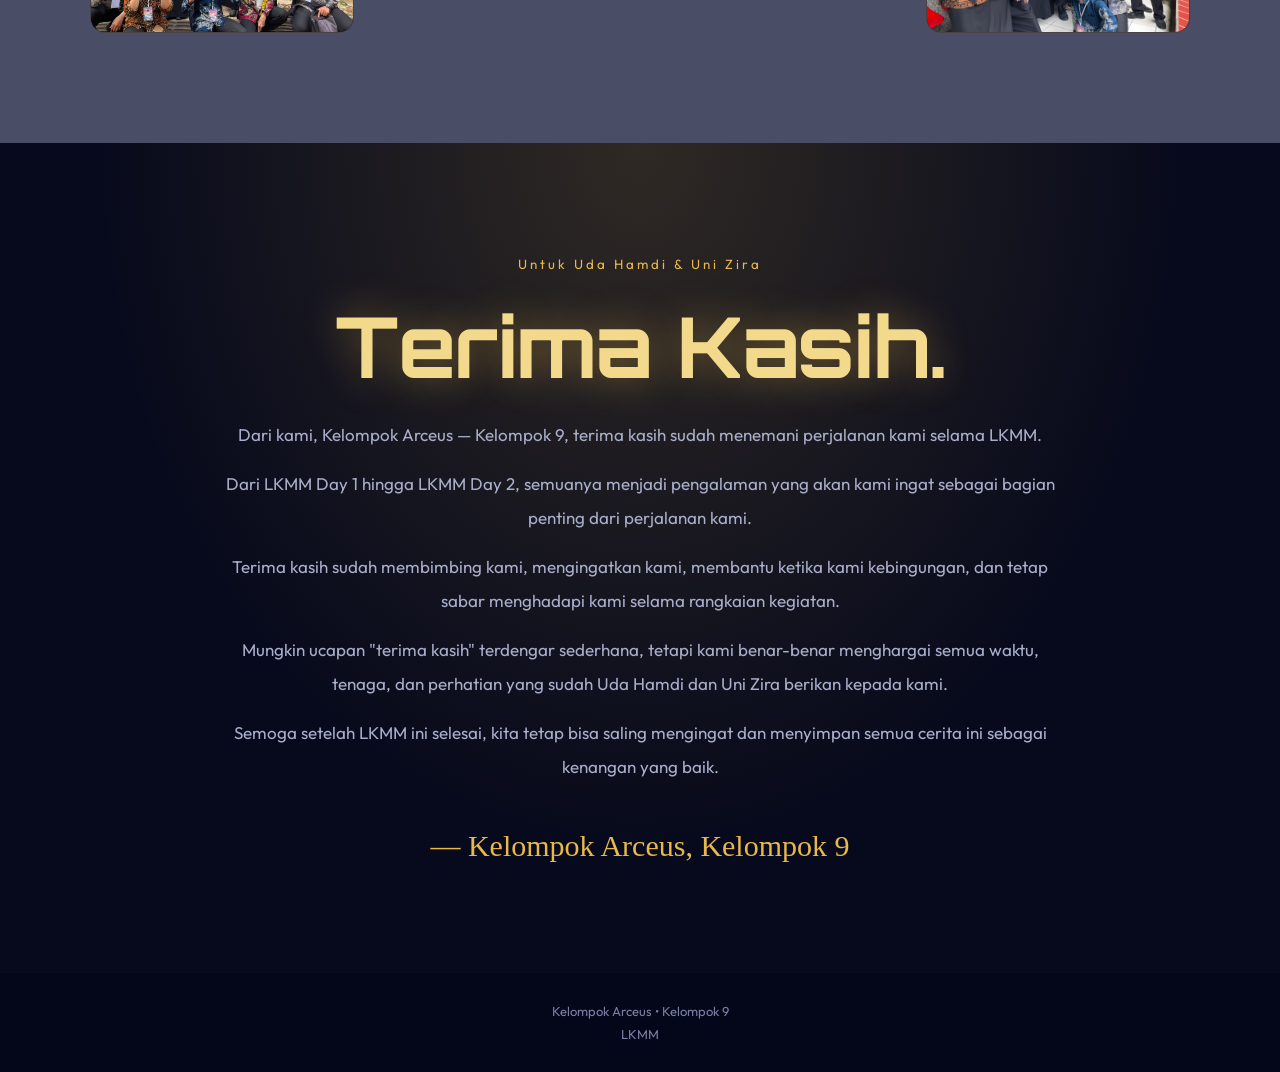
==== commit 72ebf5f7: "Add files via upload" ====
--- a/index.html
+++ b/index.html
@@ -166,6 +166,20 @@
                 <img src="images/gallery-15.jpeg" alt="">
                 <img src="images/gallery-16.jpeg" alt="">
                 <img src="images/gallery-17.jpeg" alt="">
+                <img src="images/gallery-18.jpeg" alt="">
+                <img src="images/gallery-19.jpeg" alt="">
+                <img src="images/gallery-20.jpeg" alt="">
+                <img src="images/gallery-21.jpeg" alt="">
+                <img src="images/gallery-22.jpeg" alt="">
+                <img src="images/gallery-23.jpeg" alt="">
+                <img src="images/gallery-24.jpeg" alt="">
+                <img src="images/gallery-25.jpeg" alt="">
+                <img src="images/gallery-26.jpeg" alt="">
+                <img src="images/gallery-27.jpeg" alt="">
+                <img src="images/gallery-28.jpeg" alt="">
+                <img src="images/gallery-29.jpeg" alt="">
+                <img src="images/gallery-30.jpeg" alt="">
+                <img src="images/gallery-31.jpeg" alt="">
             </div>
         </section>
 
